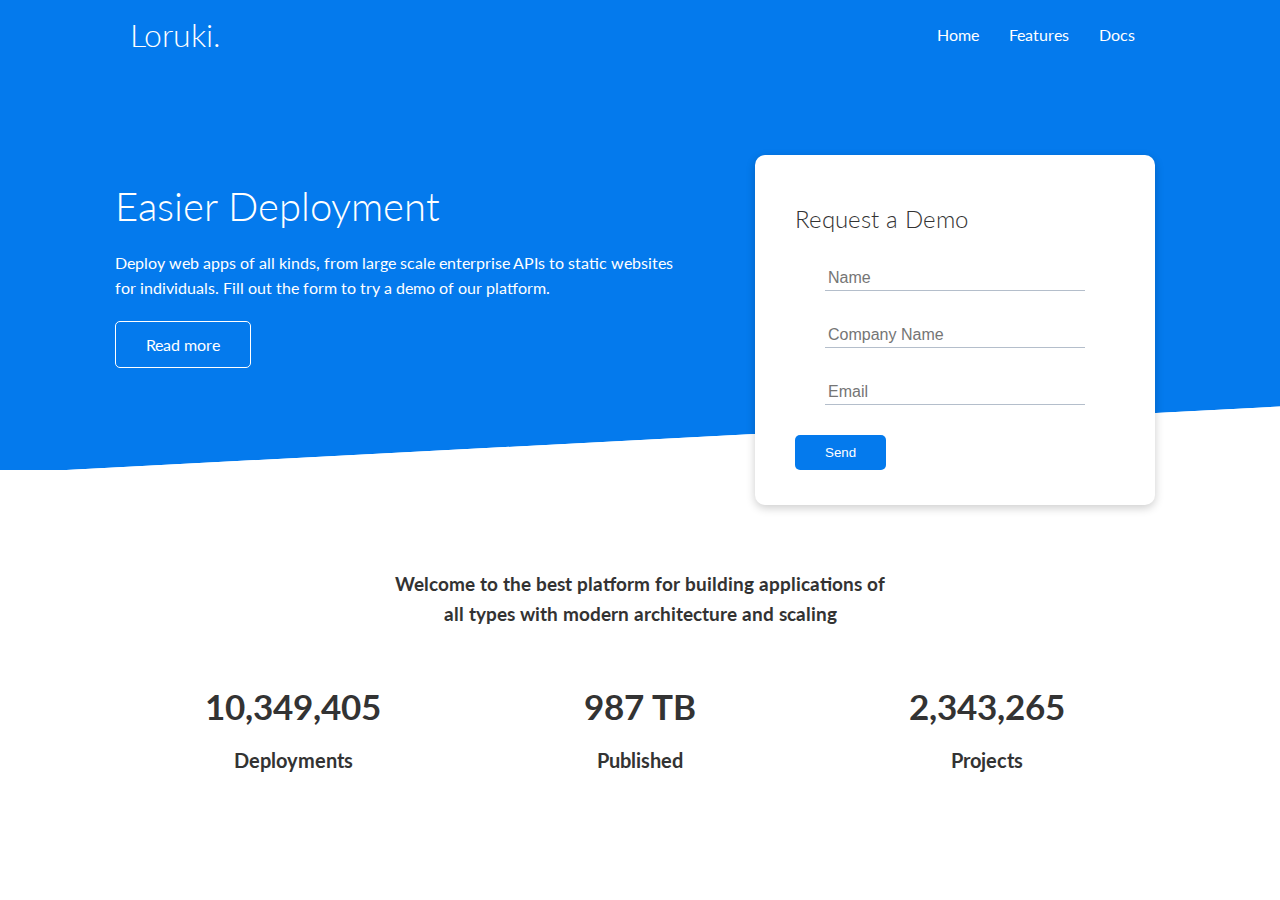
==== index.html @ 82050394 "the stats section is done" ====
<!DOCTYPE html>
<html lang="en">

<head>
    <meta charset="UTF-8">
    <meta http-equiv="X-UA-Compatible" content="IE=edge">
    <meta name="viewport" content="width=device-width, initial-scale=1.0">
    <link rel="stylesheet" href="https://cdnjs.cloudflare.com/ajax/libs/font-awesome/6.1.1/css/all.min.css"
        integrity="sha512-KfkfwYDsLkIlwQp6LFnl8zNdLGxu9YAA1QvwINks4PhcElQSvqcyVLLD9aMhXd13uQjoXtEKNosOWaZqXgel0g=="
        crossorigin="anonymous" referrerpolicy="no-referrer" />
    <link rel="stylesheet" href="css/utilities.css">
    <link rel="stylesheet" href="css/style.css">
    <title>Loruki | Cloud Hosting For Everyone</title>
</head>

<body>

    <!-- Navbar -->
    <div class="navbar">
        <div class="container flex">
            <h1 class="logo">Loruki.</h1>
            <nav>
                <ul>
                    <li><a href="index.html">Home</a></li>
                    <li><a href="features.html">Features</a></li>
                    <li><a href="docs.html">Docs</a></li>
                </ul>
            </nav>
        </div>
    </div>

    <!-- Showcase -->
    <section class="showcase">
        <div class="container grid">
            <div class="showcase-text">
                <h1>Easier Deployment</h1>
                <p>
                    Deploy web apps of all kinds, from large scale enterprise APIs to static websites for individuals.
                    Fill out the form to try a demo of our platform.
                </p>
                <a href="./css/features.html" class="btn btn-outline">Read more</a>
            </div>
            <div class="showcase-form card">
                <h2>Request a Demo</h2>
                <form>
                    <div class="form-control">
                        <input type="text" name="name" placeholder="Name" required>
                    </div>
                    <div class="form-control">
                        <input type="text" name="Company" placeholder="Company Name" required>
                    </div>
                    <div class="form-control">
                        <input type="email" name="email" placeholder="Email" required>
                    </div>
                    <input type="submit" value="Send" class="btn btn-primary">
                </form>

            </div>
        </div>
    </section>

    <!-- Stats -->
    <section class="stats">
        <div class="container">
            <h3 class="stats-heading text-center my-1">
                Welcome to the best platform for building applications of all types with modern architecture and scaling
            </h3>

            <div class="grid grid-3 text-center my-4">
                <div>
                    <i class="fas fa-server fa-3x"></i>
                    <h3>10,349,405</h3>
                    <p class="text-secondary">
                        Deployments
                    </p>
                </div>
                <div>
                    <i class="fas fa-upload fa-3x"></i>
                    <h3>987 TB</h3>
                    <p class="text-secondary">
                        Published
                    </p>
                </div>
                <div>
                    <i class="fas fa-project-diagram fa-3x"></i>
                    <h3>2,343,265</h3>
                    <p class="text-secondary">
                        Projects
                    </p>
                </div>
            </div>
        </div>
    </section>

</body>

</html>
---- css/utilities.css ----
.container {
  max-width: 1100px;
  margin: 0 auto;
  overflow: auto;
  padding: 0 40px;
}

.card {
  background-color: #fff;
  color: #333;
  border-radius: 10px;
  box-shadow: 0 3px 10px rgba(0, 0, 0, 0.2);
  padding: 20px;
  margin: 10px;
}

.btn {
  display: inline-block;
  padding: 10px 30px;
  cursor: pointer;
  background: var(--primary-color);
  color: #fff;
  border: none;
  border-radius: 5px;
}

.btn-outline {
  background-color: transparent;
  border: 1px solid #fff;
}

.btn:hover {
  transform: scale(0.98);
}

.text-center {
  text-align: center;
}

.flex {
  display: flex;
  justify-content: center;
  align-items: center;
  height: 100%;
}

.grid {
  display: grid;
  grid-template-columns: repeat(2, 1fr);
  grid-gap: 20px;
  justify-content: center;
  align-items: center;
  height: 100%;
}

.grid-3 {
  grid-template-columns: repeat(3, 1fr);
}

/* Margin */

.m-1 {
  margin: 1rem;
}

.m-2 {
  margin: 1.5rem;
}

.m-3 {
  margin: 2rem;
}

.m-4 {
  margin: 3rem;
}

.m-5 {
  margin: 4rem;
}

.my-1 {
  margin: 1rem 0;
}

.my-2 {
  margin: 1.5rem 0;
}

.my-3 {
  margin: 2rem 0;
}

.my-4 {
  margin: 3rem 0;
}

.my-5 {
  margin: 4rem 0;
}

/* Padding */

.p-1 {
  padding: 1rem;
}

.p-2 {
  padding: 1.5rem;
}

.p-3 {
  padding: 2rem;
}

.p-4 {
  padding: 3rem;
}

.p-5 {
  padding: 4rem;
}

.py-1 {
  padding: 1rem 0;
}

.py-2 {
  padding: 1.5rem 0;
}

.py-3 {
  padding: 2rem 0;
}

.py-4 {
  padding: 3rem 0;
}

.py-5 {
  padding: 4rem 0;
}
---- css/style.css ----
@import url("https://fonts.googleapis.com/css2?family=Lato:wght@300&display=swap");

:root {
  --primary-color: #047aed;
}

* {
  box-sizing: border-box;
  margin: 0;
  padding: 0;
}

body {
  font-family: "Lato", sans-serif;
  color: #333;
  line-height: 1.6;
}

ul {
  list-style-type: none;
}

a {
  text-decoration: none;
  color: #333;
}

h1,
h2 {
  font-weight: 300;
  line-height: 1.2;
  margin: 10px 0;
}

p {
  margin: 10px 0;
}

img {
  width: 100%;
}

/* Navbar */
.navbar {
  background-color: var(--primary-color);
  color: #fff;
  height: 70px;
}

.navbar ul {
  display: flex;
}

.navbar a {
  color: #fff;
  padding: 10px;
  margin: 0 5px;
}

.navbar a:hover {
  border-bottom: 2px solid #fff;
}

.navbar .flex {
  justify-content: space-between;
}

/* Showcase */
.showcase {
  height: 400px;
  background-color: var(--primary-color);
  color: #fff;
  position: relative;
}

.showcase h1 {
  font-size: 40px;
}

.showcase p {
  margin: 20px 0;
}

.showcase .grid {
  grid-template-columns: 55% 45%;
  grid-gap: 30px;
  overflow: visible;
}

.showcase-form {
  position: relative;
  top: 60px;
  height: 350px;
  width: 400px;
  padding: 40px;
  z-index: 100;
  justify-self: flex-end;
}

.showcase-form .form-control {
  margin: 30px;
}

.showcase-form input[type="text"],
.showcase-form input[type="email"] {
  border: 0;
  border-bottom: 1px solid #b4becb;
  width: 100%;
  padding: 3px;
  font-size: 16px;
}

.showcase-form input:focus {
  outline: none;
}

.showcase::before,
.showcase::after {
  content: "";
  position: absolute;
  height: 100px;
  bottom: -70px;
  right: 0;
  left: 0;
  background: #fff;
  transform: skewY(-3deg);
  -webkit-transform: skewY(-3deg);
  -moz-transform: skewY(-3deg);
  -ms-transform: skewY(-3deg);
}

/* Stats */

.stats {
  padding-top: 100px;
}

.stats-heading {
  max-width: 500px;
  margin: auto;
}

.stats .grid h3 {
  font-size: 35px;
}

.stats .grid p {
  font-size: 20px;
  font-weight: bold;
}
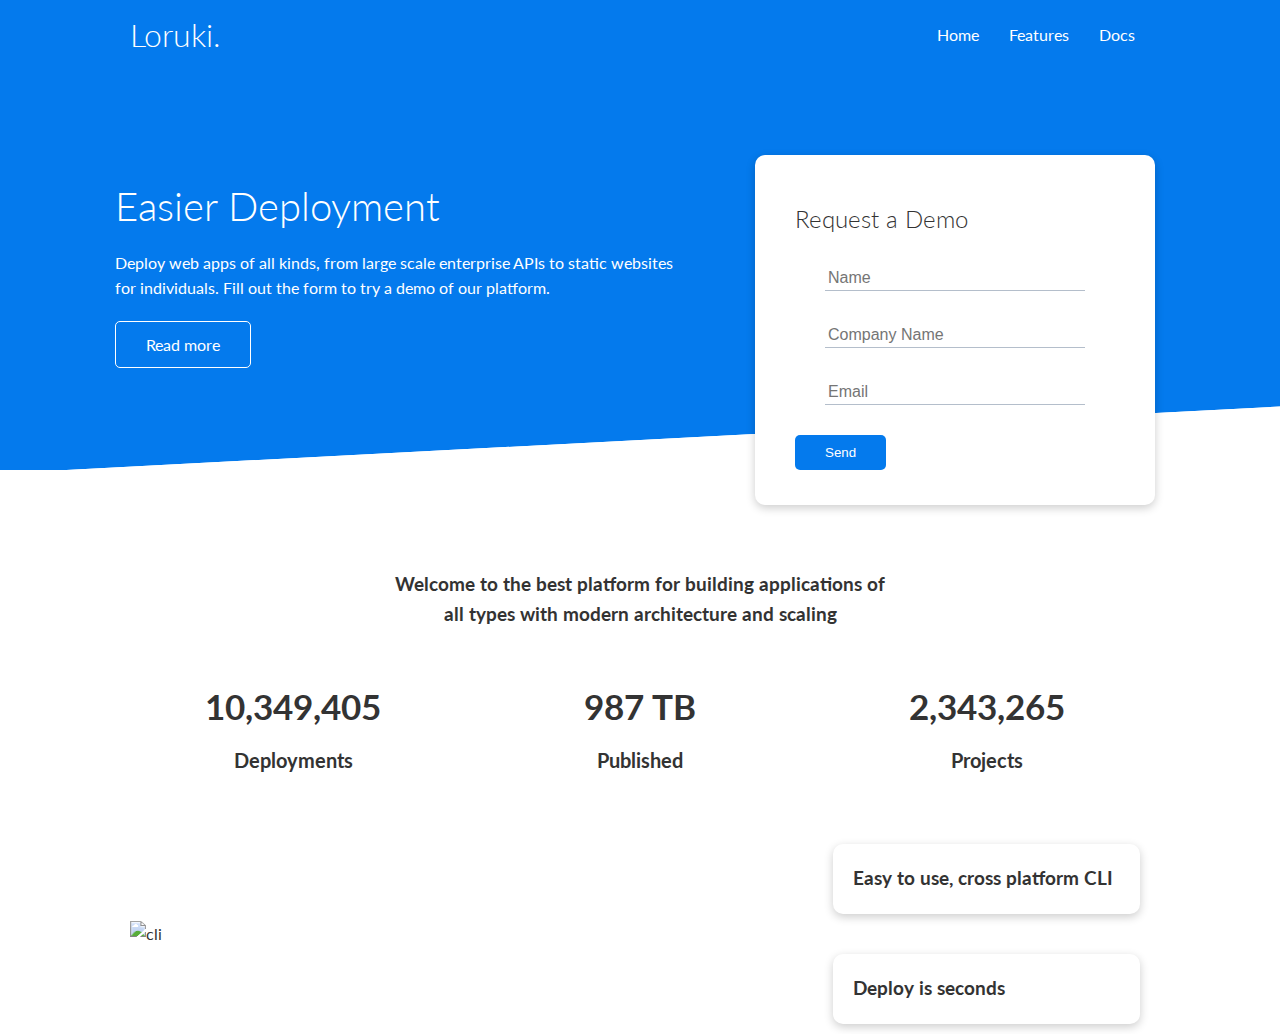
==== commit a010cded: "the cli section is added" ====
--- a/index.html
+++ b/index.html
@@ -92,6 +92,19 @@
         </div>
     </section>
 
+    <!-- Cli -->
+    <section class="cli">
+        <div class="container grid">
+            <img src="./images/cli.png" alt="cli">
+            <div class="card">
+                <h3>Easy to use, cross platform CLI</h3>
+            </div>
+            <div class="card">
+                <h3>Deploy is seconds</h3>
+            </div>
+        </div>
+    </section>
+
 </body>
 
 </html>--- a/css/style.css
+++ b/css/style.css
@@ -148,3 +148,15 @@
   font-size: 20px;
   font-weight: bold;
 }
+
+/* Cli */
+
+.cli .grid {
+  grid-template-columns: repeat(3, 1fr);
+  grid-template-rows: repeat(2, 1fr);
+}
+
+.cli .grid > *:first-child {
+  grid-column: 1 / span 2;
+  grid-row: 1 / span 2;
+}
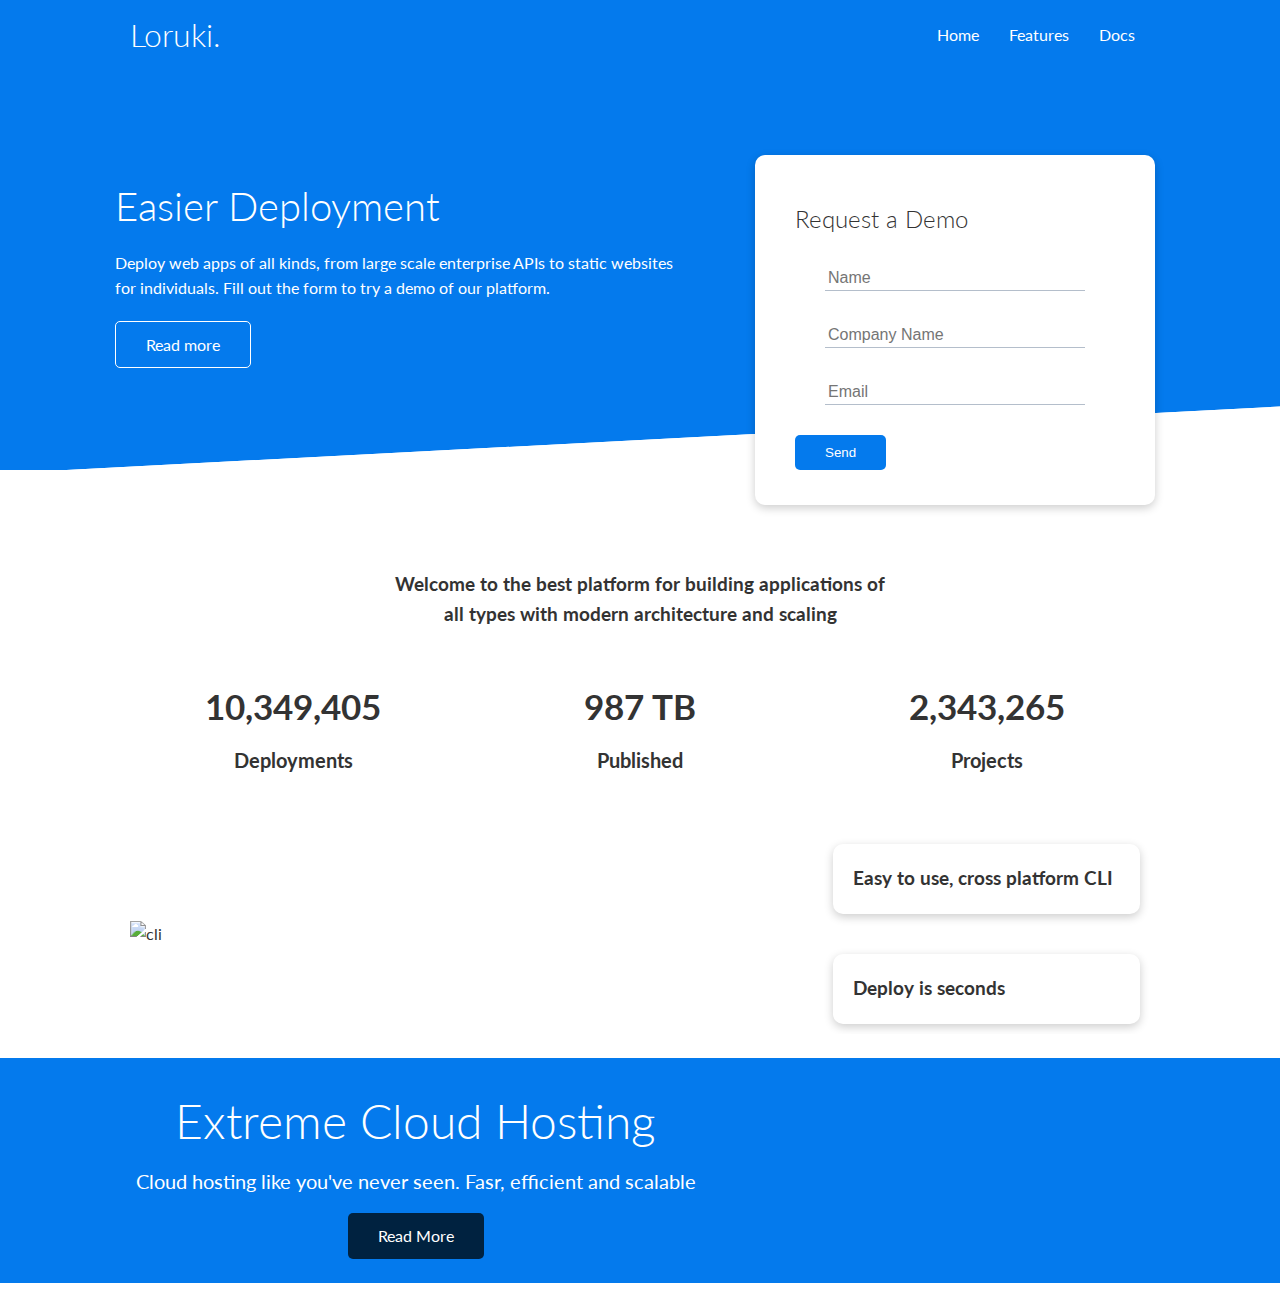
==== commit a7f87d32: "the cloud section is added" ====
--- a/index.html
+++ b/index.html
@@ -105,6 +105,22 @@
         </div>
     </section>
 
+    <!-- Cloud -->
+    <section class="cloud bg-primary my-2 py-2">
+        <div class="container grid">
+            <div class="text-center">
+                <h2 class="lg">
+                    Extreme Cloud Hosting
+                </h2>
+                <p class="lead my-1">
+                    Cloud hosting like you've never seen. Fasr, efficient and scalable
+                </p>
+                <a href="features.html" class="btn btn-dark">Read More</a>
+            </div>
+            <img src="./images/cloud.png" alt="">
+        </div>
+    </section>
+
 </body>
 
 </html>--- a/css/utilities.css
+++ b/css/utilities.css
@@ -31,6 +31,54 @@
 
 .btn:hover {
   transform: scale(0.98);
+}
+
+/* Backgrounds & colored buttons */
+
+.bg-primary,
+.btn-primary {
+  background-color: var(--primary-color);
+  color: #fff;
+}
+
+.bg-secondary,
+.btn-secondary {
+  background-color: var(--secondary-color);
+  color: #fff;
+}
+
+.bg-dark,
+.btn-dark {
+  background-color: var(--dark-color);
+  color: #fff;
+}
+
+.bg-light,
+.btn-light {
+  background-color: var(--light-color);
+  color: #333;
+}
+
+/* Text sizes */
+
+.lead {
+  font-size: 20px;
+}
+
+.sm {
+  font-size: 1rem;
+}
+
+.md {
+  font-size: 2rem;
+}
+
+.lg {
+  font-size: 3rem;
+}
+
+.xl {
+  font-size: 4rem;
 }
 
 .text-center {
--- a/css/style.css
+++ b/css/style.css
@@ -2,6 +2,9 @@
 
 :root {
   --primary-color: #047aed;
+  --secondary-color: #1c3fa8;
+  --light-color: #f4f4f4;
+  --dark-color: #002240;
 }
 
 * {
@@ -41,6 +44,7 @@
 }
 
 /* Navbar */
+
 .navbar {
   background-color: var(--primary-color);
   color: #fff;
@@ -66,6 +70,7 @@
 }
 
 /* Showcase */
+
 .showcase {
   height: 400px;
   background-color: var(--primary-color);
@@ -160,3 +165,9 @@
   grid-column: 1 / span 2;
   grid-row: 1 / span 2;
 }
+
+/* Cloud */
+
+.cloud .grid {
+  grid-template-columns: 4fr 3fr;
+}
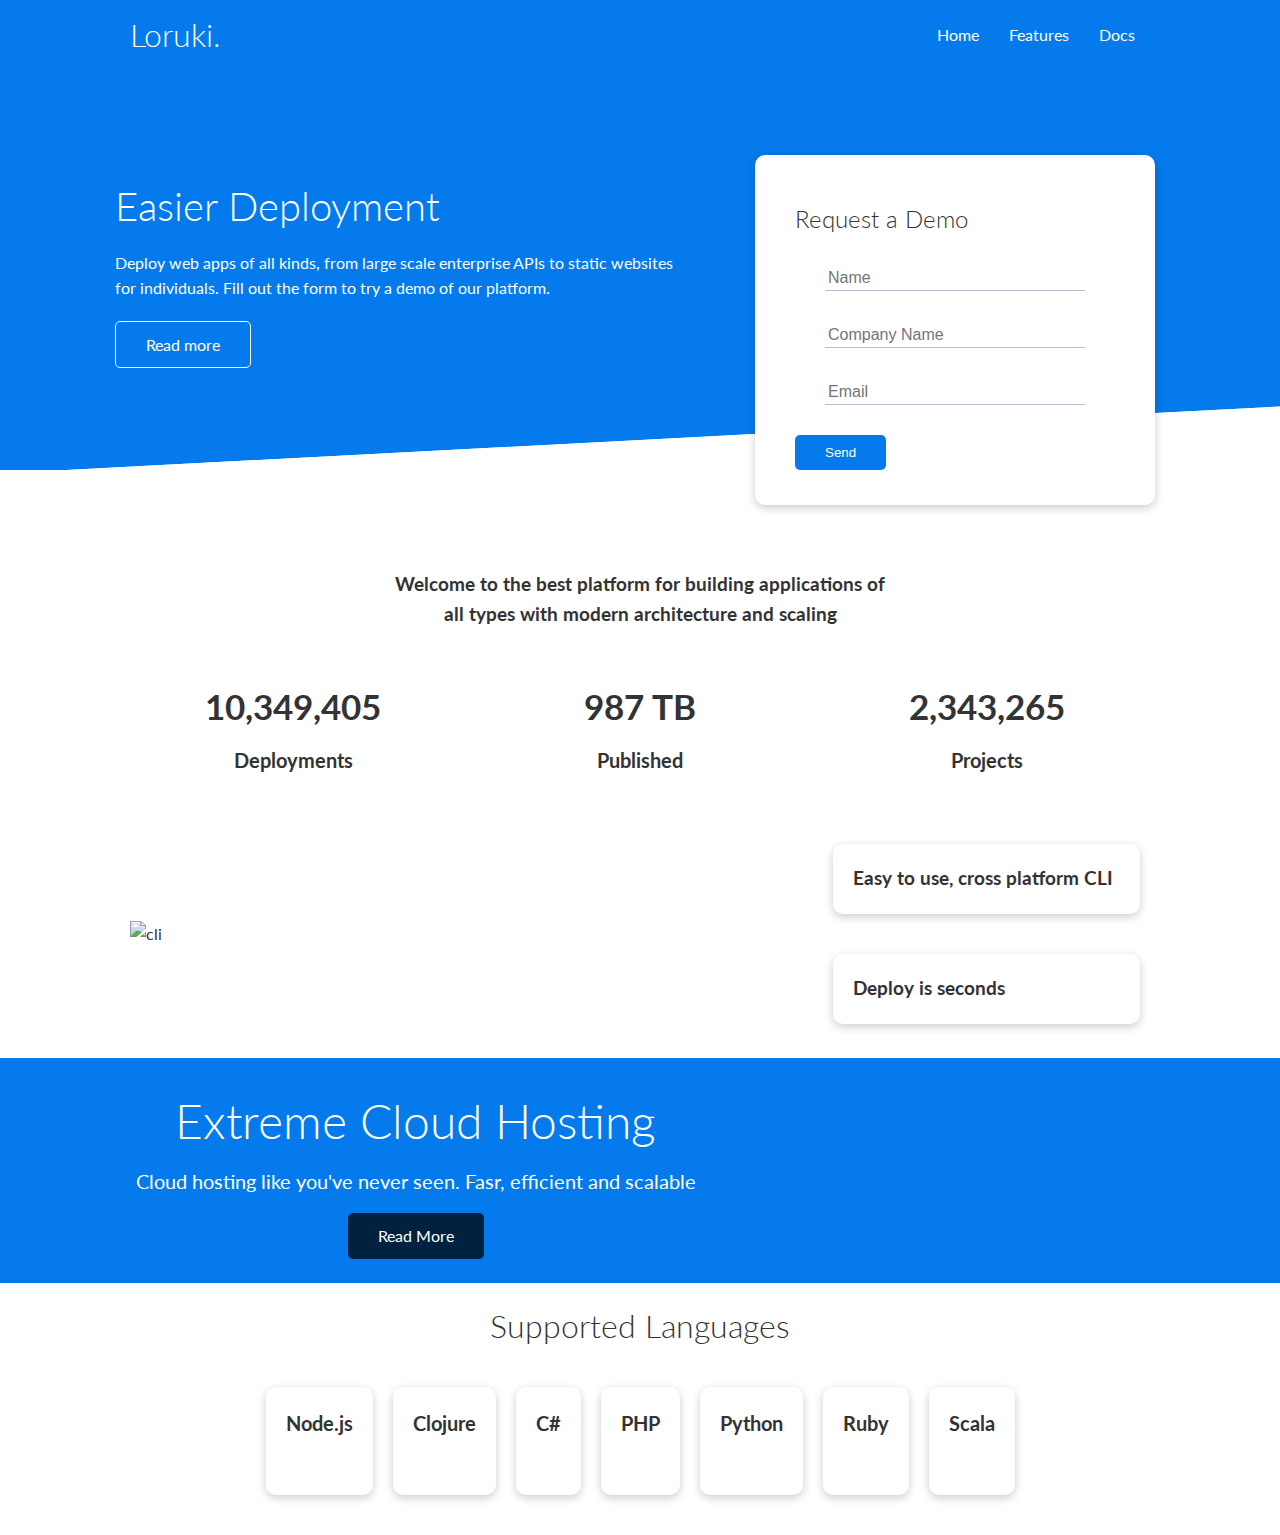
==== commit 970483d6: "the language section is done" ====
--- a/index.html
+++ b/index.html
@@ -121,6 +121,44 @@
         </div>
     </section>
 
+    <!-- Languages -->
+
+    <section class="languages">
+        <h2 class="md text-center my-2">
+            Supported Languages
+        </h2>
+        <div class="container flex">
+            <div class="card">
+                <h4>Node.js</h4>
+                <img src="./images/logos/node.png" alt="">
+            </div>
+            <div class="card">
+                <h4>Clojure</h4>
+                <img src="./images/logos/clojure.png" alt="">
+            </div>
+            <div class="card">
+                <h4>C#</h4>
+                <img src="./images/logos/csharp.png" alt="">
+            </div>
+            <div class="card">
+                <h4>PHP</h4>
+                <img src="./images/logos/php.png" alt="">
+            </div>
+            <div class="card">
+                <h4>Python</h4>
+                <img src="./images/logos/python.png" alt="">
+            </div>
+            <div class="card">
+                <h4>Ruby</h4>
+                <img src="./images/logos/ruby.png" alt="">
+            </div>
+            <div class="card">
+                <h4>Scala</h4>
+                <img src="./images/logos/scala.png" alt="">
+            </div>
+        </div>
+    </section>
+
 </body>
 
 </html>--- a/css/style.css
+++ b/css/style.css
@@ -171,3 +171,24 @@
 .cloud .grid {
   grid-template-columns: 4fr 3fr;
 }
+
+/* Languages */
+
+.languages .flex {
+  flex-wrap: wrap;
+}
+
+.languages .card {
+  text-align: center;
+  margin: 18px 10px 40px;
+  transition: transform 0.2s ease;
+}
+
+.languages .card:hover {
+  transform: translateY(-15px);
+}
+
+.languages .card h4 {
+  font-size: 20px;
+  margin-bottom: 10px;
+}
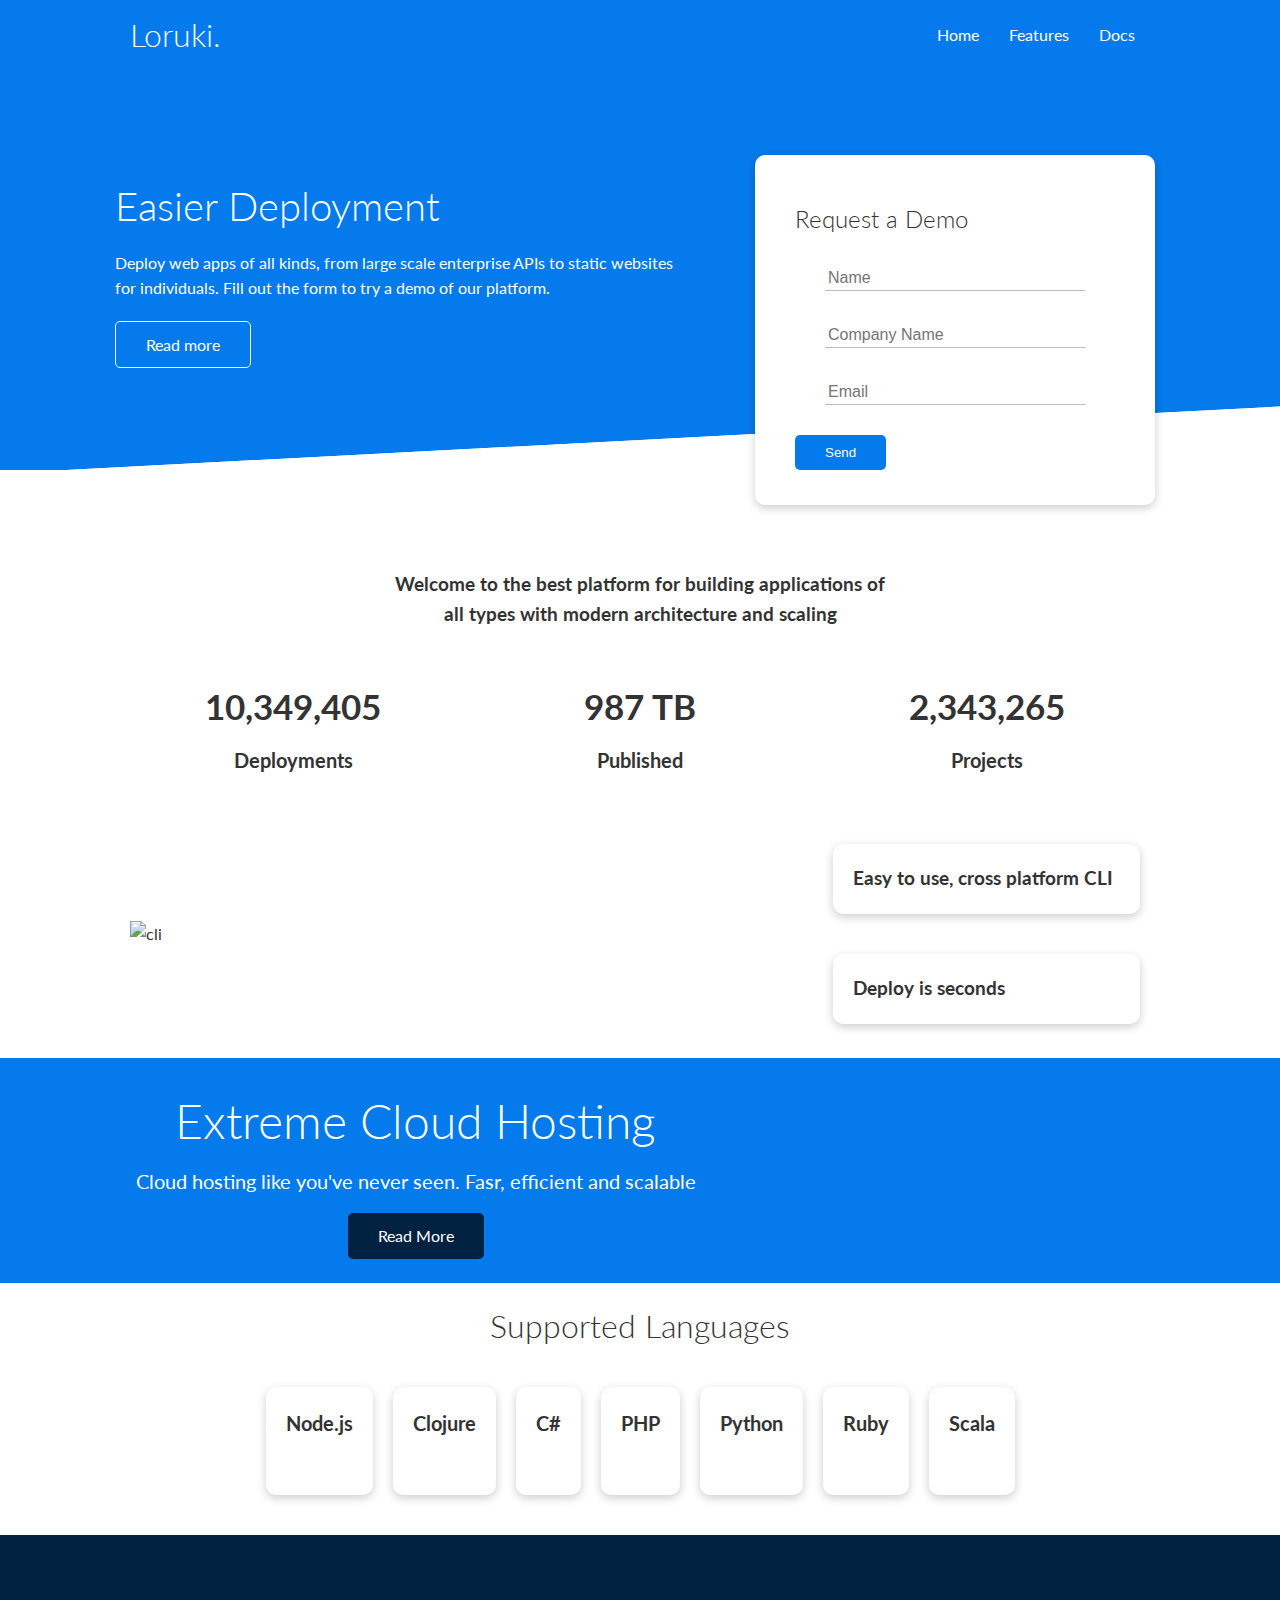
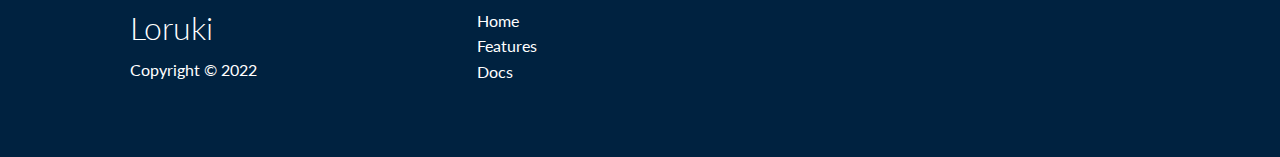
==== commit de649f0d: "the footer section is created" ====
--- a/index.html
+++ b/index.html
@@ -16,6 +16,7 @@
 <body>
 
     <!-- Navbar -->
+
     <div class="navbar">
         <div class="container flex">
             <h1 class="logo">Loruki.</h1>
@@ -30,6 +31,7 @@
     </div>
 
     <!-- Showcase -->
+
     <section class="showcase">
         <div class="container grid">
             <div class="showcase-text">
@@ -60,6 +62,7 @@
     </section>
 
     <!-- Stats -->
+
     <section class="stats">
         <div class="container">
             <h3 class="stats-heading text-center my-1">
@@ -93,6 +96,7 @@
     </section>
 
     <!-- Cli -->
+
     <section class="cli">
         <div class="container grid">
             <img src="./images/cli.png" alt="cli">
@@ -106,6 +110,7 @@
     </section>
 
     <!-- Cloud -->
+
     <section class="cloud bg-primary my-2 py-2">
         <div class="container grid">
             <div class="text-center">
@@ -159,6 +164,31 @@
         </div>
     </section>
 
+    <!-- Footer -->
+
+    <footer class="footer bg-dark py-5">
+        <div class="container grid grid-3">
+            <div>
+                <h1>Loruki</h1>
+                <p>Copyright &copy; 2022</p>
+            </div>
+            <nav>
+                <ul>
+                    <li><a href="index.html">Home</a></li>
+                    <li><a href="features.html">Features</a></li>
+                    <li><a href="docs.html">Docs</a></li>
+
+                </ul>
+            </nav>
+            <div class="social">
+                <a href="#"><i class="fab fa-github fa-2x"></i></a>
+                <a href="#"><i class="fab fa-facebook fa-2x"></i></a>
+                <a href="#"><i class="fab fa-instagram fa-2x"></i></a>
+                <a href="#"><i class="fab fa-twitter fa-2x"></i></a>
+            </div>
+        </div>
+    </footer>
+
 </body>
 
 </html>--- a/css/utilities.css
+++ b/css/utilities.css
@@ -57,6 +57,15 @@
 .btn-light {
   background-color: var(--light-color);
   color: #333;
+}
+
+.bg-primary a,
+.btn-primary a,
+.bg-secondary a,
+.btn-secondary a,
+.bg-dark a,
+.btn-dark a {
+  color: #fff;
 }
 
 /* Text sizes */
--- a/css/style.css
+++ b/css/style.css
@@ -192,3 +192,9 @@
   font-size: 20px;
   margin-bottom: 10px;
 }
+
+/* Footer */
+
+.footer .social a {
+  margin: 0 10px;
+}
